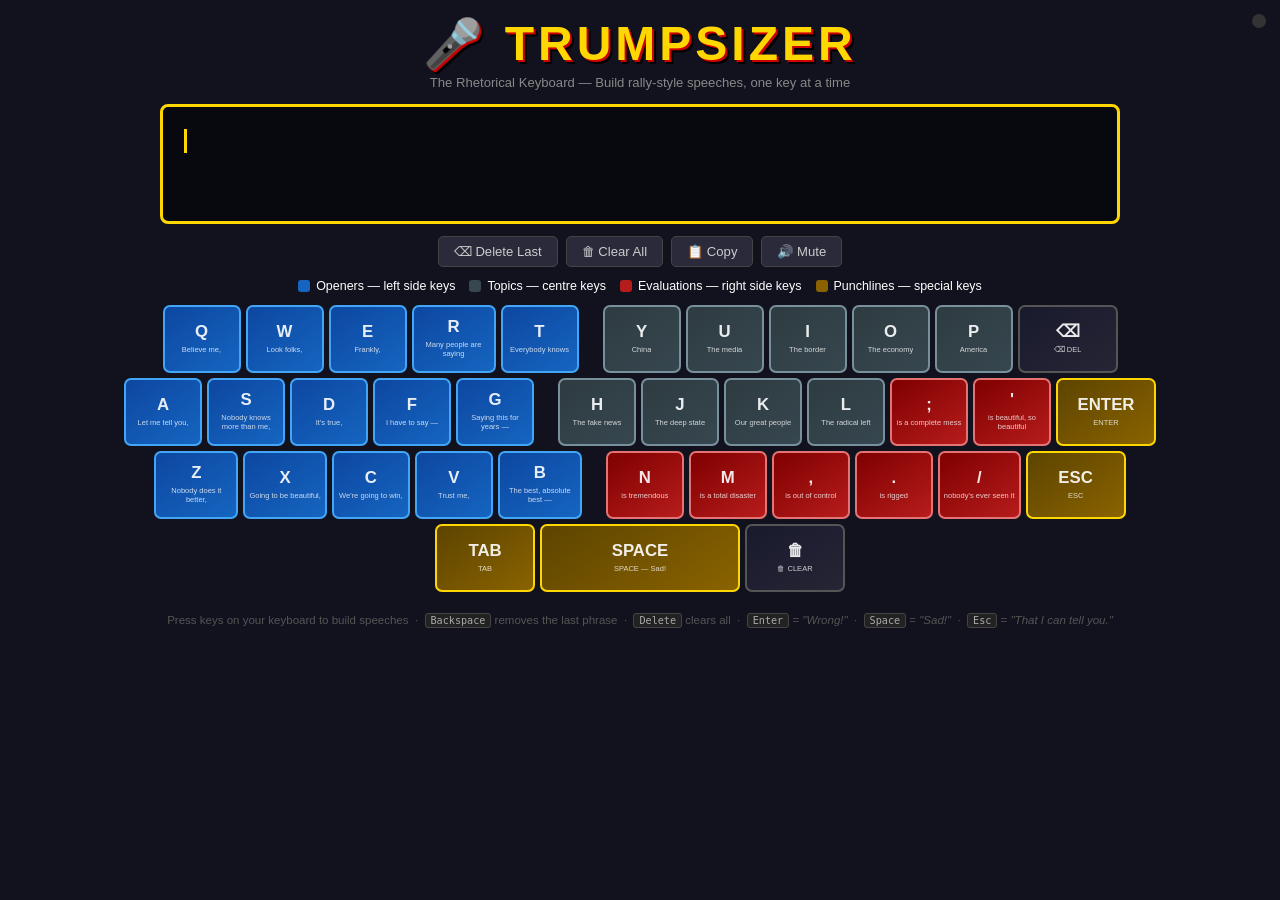
==== index.html @ d61532bf "Build Trumpsizer — browser-based rhetorical meme keyboard game Agent-Logs-Url: https://github.com/nu" ====
<!DOCTYPE html>
<html lang="en">
<head>
  <meta charset="UTF-8" />
  <meta name="viewport" content="width=device-width, initial-scale=1.0" />
  <title>TRUMPSIZER 🎤 — The Rhetorical Keyboard</title>
  <style>
    /* ── Reset & Base ─────────────────────────────────────────── */
    *, *::before, *::after { box-sizing: border-box; margin: 0; padding: 0; }

    body {
      background: #12121f;
      color: #fff;
      font-family: 'Arial Black', 'Impact', Arial, sans-serif;
      min-height: 100vh;
      display: flex;
      flex-direction: column;
      align-items: center;
      padding: 18px 12px 30px;
      user-select: none;
    }

    /* ── Header ───────────────────────────────────────────────── */
    header {
      text-align: center;
      margin-bottom: 14px;
    }

    h1 {
      font-size: clamp(1.8rem, 5vw, 3rem);
      color: #FFD700;
      text-shadow: 2px 2px 0 #cc0000, 4px 4px 0 #000;
      letter-spacing: 4px;
      line-height: 1.1;
    }

    .subtitle {
      font-family: Arial, sans-serif;
      font-weight: normal;
      font-size: 0.82rem;
      color: #888;
      margin-top: 4px;
    }

    /* ── Speaking Indicator ───────────────────────────────────── */
    #speaking-dot {
      position: fixed;
      top: 14px;
      right: 14px;
      width: 14px;
      height: 14px;
      border-radius: 50%;
      background: #333;
      transition: background 0.15s;
    }

    #speaking-dot.active {
      background: #FFD700;
      box-shadow: 0 0 12px #FFD700;
      animation: pulse 0.55s ease-in-out infinite alternate;
    }

    @keyframes pulse {
      from { transform: scale(1); }
      to   { transform: scale(1.4); }
    }

    /* ── Text Display ─────────────────────────────────────────── */
    #display {
      width: 100%;
      max-width: 960px;
      min-height: 120px;
      max-height: 190px;
      background: #08080f;
      border: 3px solid #FFD700;
      border-radius: 8px;
      padding: 16px 18px;
      font-size: clamp(1rem, 2.2vw, 1.35rem);
      line-height: 1.65;
      overflow-y: auto;
      margin-bottom: 12px;
      scroll-behavior: smooth;
    }

    .phrase              { display: inline; }
    .phrase.opener       { color: #64b5f6; }
    .phrase.topic        { color: #fff; font-weight: bold; }
    .phrase.eval         { color: #ef9a9a; }
    .phrase.special      { color: #FFD700; font-size: 1.15em; font-weight: bold; }

    #cursor {
      display: inline-block;
      width: 3px;
      height: 1.1em;
      background: #FFD700;
      vertical-align: text-bottom;
      margin-left: 3px;
      animation: blink 0.85s step-start infinite;
    }

    @keyframes blink {
      0%, 100% { opacity: 1; }
      50%       { opacity: 0; }
    }

    /* ── Controls ─────────────────────────────────────────────── */
    .controls {
      display: flex;
      flex-wrap: wrap;
      gap: 8px;
      margin-bottom: 12px;
      justify-content: center;
    }

    .btn {
      background: #2a2a3a;
      color: #ccc;
      border: 1px solid #444;
      padding: 7px 15px;
      border-radius: 5px;
      cursor: pointer;
      font-family: Arial, sans-serif;
      font-size: 0.82rem;
      transition: background 0.18s, color 0.18s;
    }

    .btn:hover { background: #44445a; color: #fff; }

    /* ── Legend ───────────────────────────────────────────────── */
    .legend {
      display: flex;
      flex-wrap: wrap;
      gap: 14px;
      margin-bottom: 12px;
      justify-content: center;
      font-family: Arial, sans-serif;
      font-size: 0.78rem;
    }

    .leg {
      display: flex;
      align-items: center;
      gap: 6px;
    }

    .leg-dot {
      width: 12px;
      height: 12px;
      border-radius: 3px;
      flex-shrink: 0;
    }

    /* ── Keyboard ─────────────────────────────────────────────── */
    #keyboard {
      width: 100%;
      max-width: 980px;
    }

    .key-row {
      display: flex;
      justify-content: center;
      gap: 5px;
      margin-bottom: 5px;
    }

    .key {
      display: flex;
      flex-direction: column;
      align-items: center;
      justify-content: center;
      min-width: 78px;
      height: 68px;
      border-radius: 7px;
      cursor: pointer;
      transition: transform 0.08s ease, filter 0.1s ease;
      padding: 5px 4px;
      border: 2px solid transparent;
      text-align: center;
    }

    .key:hover  { filter: brightness(1.25); }

    .key.pressed {
      transform: scale(0.91);
      filter: brightness(1.6) saturate(1.4);
    }

    .key-letter {
      font-size: 1.05rem;
      font-weight: bold;
      color: rgba(255,255,255,0.9);
      text-transform: uppercase;
      line-height: 1;
    }

    .key-label {
      font-size: 0.47rem;
      color: rgba(255,255,255,0.78);
      font-family: Arial, sans-serif;
      font-weight: normal;
      line-height: 1.25;
      margin-top: 4px;
      max-width: 72px;
      overflow: hidden;
    }

    /* Key colour themes */
    .key.opener  { background: linear-gradient(145deg,#0d47a1,#1565c0); border-color: #42a5f5; }
    .key.topic   { background: linear-gradient(145deg,#2e3b41,#37474f); border-color: #78909c; }
    .key.eval    { background: linear-gradient(145deg,#7f0000,#b71c1c); border-color: #e57373; }
    .key.special { background: linear-gradient(145deg,#5d4400,#8a6300); border-color: #FFD700; min-width: 100px; }
    .key.util    { background: linear-gradient(145deg,#1a1a2e,#252535); border-color: #555; min-width: 100px; }

    /* Divider between left and right hand zones */
    .zone-gap { width: 14px; flex-shrink: 0; }

    /* ── Instructions ─────────────────────────────────────────── */
    .instructions {
      font-family: Arial, sans-serif;
      font-size: 0.72rem;
      color: #555;
      text-align: center;
      margin-top: 14px;
      line-height: 1.7;
    }

    .instructions kbd {
      background: #222;
      border: 1px solid #444;
      border-radius: 3px;
      padding: 1px 5px;
      color: #aaa;
      font-size: 0.88em;
    }

    /* ── Responsive ───────────────────────────────────────────── */
    @media (max-width: 680px) {
      .key {
        min-width: 52px;
        height: 56px;
      }

      .key-label { font-size: 0.4rem; }
      .key.special, .key.util { min-width: 68px; }
      .zone-gap { width: 6px; }
    }
  </style>
</head>
<body>

<div id="speaking-dot" title="Speaking…"></div>

<header>
  <h1>🎤 TRUMPSIZER</h1>
  <p class="subtitle">The Rhetorical Keyboard — Build rally-style speeches, one key at a time</p>
</header>

<div id="display" aria-live="polite" aria-label="Generated speech text">
  <span id="text-content"></span><span id="cursor"></span>
</div>

<div class="controls">
  <button class="btn" onclick="deleteLast()" title="Remove the last phrase (Backspace)">⌫ Delete Last</button>
  <button class="btn" onclick="clearAll()"   title="Clear everything (Delete key)">🗑 Clear All</button>
  <button class="btn" onclick="copyText()"   title="Copy text to clipboard">📋 Copy</button>
  <button class="btn" id="mute-btn" onclick="toggleMute()" title="Toggle speech on/off">🔊 Mute</button>
</div>

<div class="legend">
  <div class="leg"><div class="leg-dot" style="background:#1565c0"></div><span>Openers — left side keys</span></div>
  <div class="leg"><div class="leg-dot" style="background:#37474f"></div><span>Topics — centre keys</span></div>
  <div class="leg"><div class="leg-dot" style="background:#b71c1c"></div><span>Evaluations — right side keys</span></div>
  <div class="leg"><div class="leg-dot" style="background:#8a6300"></div><span>Punchlines — special keys</span></div>
</div>

<div id="keyboard" role="presentation" aria-label="Visual keyboard — press physical keys to interact"></div>

<p class="instructions">
  Press keys on your keyboard to build speeches &nbsp;·&nbsp;
  <kbd>Backspace</kbd> removes the last phrase &nbsp;·&nbsp;
  <kbd>Delete</kbd> clears all &nbsp;·&nbsp;
  <kbd>Enter</kbd> = <em>"Wrong!"</em> &nbsp;·&nbsp;
  <kbd>Space</kbd> = <em>"Sad!"</em> &nbsp;·&nbsp;
  <kbd>Esc</kbd> = <em>"That I can tell you."</em>
</p>

<script>
/*
 * ════════════════════════════════════════════════════════════════
 *  TRUMPSIZER — Phrase Library & Game Engine
 *
 *  Corpus analysis approach:
 *  Key rhetorical patterns observed in rally-style political speech:
 *    • Openers: certainty assertions ("Believe me"), personal authority
 *      ("Nobody knows more"), universalising ("Everybody knows"),
 *      time references ("I've been saying this for years")
 *    • Topics: recurring subjects — trade partners, press, borders,
 *      economy, national identity, political opponents, public trust
 *    • Evaluations: superlative praise ("is tremendous"), alarm framing
 *      ("is out of control"), conspiracy framing ("is rigged"),
 *      hyperbolic negative ("is a total disaster")
 *    • Punchlines: punchy one-word rebukes ("Wrong!", "Sad!"),
 *      pattern generalisations ("Many such cases!"),
 *      certainty closers ("That I can tell you.")
 *  These building blocks interlock: opener → topic → evaluation → punchline
 *  produces naturally funny, recognisable rhetorical sentences.
 * ════════════════════════════════════════════════════════════════
 */

'use strict';

// ── Phrase Definitions ───────────────────────────────────────────────────────
const PHRASES = {
  // OPENERS — left-side keys (blue)
  q: { text: 'Believe me,',                       type: 'opener', label: 'Believe me,' },
  w: { text: 'Look folks,',                        type: 'opener', label: 'Look folks,' },
  e: { text: 'Frankly,',                           type: 'opener', label: 'Frankly,' },
  r: { text: 'Many people are saying',             type: 'opener', label: 'Many people are saying' },
  t: { text: 'Everybody knows',                    type: 'opener', label: 'Everybody knows' },
  a: { text: 'Let me tell you,',                   type: 'opener', label: 'Let me tell you,' },
  s: { text: 'Nobody knows more than me,',         type: 'opener', label: 'Nobody knows more than me,' },
  d: { text: "It's true,",                         type: 'opener', label: "It's true," },
  f: { text: 'I have to say —',                    type: 'opener', label: 'I have to say —' },
  g: { text: "I've been saying this for years —",  type: 'opener', label: "Saying this for years —" },
  z: { text: 'Nobody does it better,',             type: 'opener', label: 'Nobody does it better,' },
  x: { text: "It's going to be beautiful,",        type: 'opener', label: "Going to be beautiful," },
  c: { text: "We're going to win,",                type: 'opener', label: "We're going to win," },
  v: { text: 'Trust me,',                          type: 'opener', label: 'Trust me,' },
  b: { text: 'The best, the absolute best —',      type: 'opener', label: 'The best, absolute best —' },

  // TOPICS — centre keys (grey)
  y: { text: 'China',             type: 'topic', label: 'China' },
  u: { text: 'the media',        type: 'topic', label: 'The media' },
  i: { text: 'the border',       type: 'topic', label: 'The border' },
  o: { text: 'the economy',      type: 'topic', label: 'The economy' },
  p: { text: 'America',          type: 'topic', label: 'America' },
  h: { text: 'the fake news',    type: 'topic', label: 'The fake news' },
  j: { text: 'the deep state',   type: 'topic', label: 'The deep state' },
  k: { text: 'our great people', type: 'topic', label: 'Our great people' },
  l: { text: 'the radical left', type: 'topic', label: 'The radical left' },

  // EVALUATIONS — right-side keys (red)
  n:   { text: 'is tremendous',                      type: 'eval', label: 'is tremendous' },
  m:   { text: 'is a total disaster',                type: 'eval', label: 'is a total disaster' },
  ',': { text: 'is out of control',                  type: 'eval', label: 'is out of control' },
  '.': { text: 'is rigged',                          type: 'eval', label: 'is rigged' },
  '/': { text: "nobody's ever seen anything like it",type: 'eval', label: "nobody's ever seen it" },
  ';': { text: 'is a complete mess',                 type: 'eval', label: 'is a complete mess' },
  "'": { text: 'is beautiful, so beautiful',         type: 'eval', label: 'is beautiful, so beautiful' },

  // SPECIAL / PUNCHLINES — gold keys
  Enter:  { text: 'WRONG!',               type: 'special', label: 'WRONG!' },
  ' ':    { text: '— Sad!',               type: 'special', label: '— Sad!' },
  Tab:    { text: 'Many such cases!',     type: 'special', label: 'Many such cases!' },
  Escape: { text: 'That I can tell you.', type: 'special', label: 'That I can tell you.' },
};

// ── Keyboard Layout Definition ───────────────────────────────────────────────
// Each row is an array of key descriptors.
// type:'gap' inserts a visual zone divider between left and right hand areas.
const LAYOUT = [
  [
    { key:'q' }, { key:'w' }, { key:'e' }, { key:'r' }, { key:'t' },
    { type:'gap' },
    { key:'y' }, { key:'u' }, { key:'i' }, { key:'o' }, { key:'p' },
    { key:'Backspace', label:'⌫ DEL', cls:'util' },
  ],
  [
    { key:'a' }, { key:'s' }, { key:'d' }, { key:'f' }, { key:'g' },
    { type:'gap' },
    { key:'h' }, { key:'j' }, { key:'k' }, { key:'l' }, { key:';' }, { key:"'" },
    { key:'Enter', label:'ENTER', cls:'special' },
  ],
  [
    { key:'z' }, { key:'x' }, { key:'c' }, { key:'v' }, { key:'b' },
    { type:'gap' },
    { key:'n' }, { key:'m' }, { key:',' }, { key:'.' }, { key:'/' },
    { key:'Escape', label:'ESC', cls:'special' },
  ],
  [
    { key:'Tab', label:'TAB', cls:'special' },
    { key:' ', label:'SPACE  — Sad!', cls:'special', wide: true },
    { key:'Delete', label:'🗑 CLEAR', cls:'util' },
  ],
];

// ── State ────────────────────────────────────────────────────────────────────
let fragments = [];   // Array of { text, type }
let muted = false;
const lastKeyTime = {};
const COOLDOWN_MS = 180;  // prevent phrase spam when key is held

// ── DOM Helpers ──────────────────────────────────────────────────────────────
const $textContent   = document.getElementById('text-content');
const $display       = document.getElementById('display');
const $speakingDot   = document.getElementById('speaking-dot');
const $muteBtn       = document.getElementById('mute-btn');

// ── Speech Synthesis ─────────────────────────────────────────────────────────
const synth = window.speechSynthesis || null;

function speak(phrase) {
  if (muted || !synth) return;

  // Cancel any queued/ongoing utterance so the new phrase starts immediately
  synth.cancel();

  const u = new SpeechSynthesisUtterance(phrase.text);

  /*
   * Rhetorical cadence parameters — tuned by phrase type:
   *  • Openers: confident, slightly quick, higher pitch (certainty)
   *  • Topics:  deliberate, slower, neutral pitch (subject emphasis)
   *  • Evals:   emphatic, slower, slightly lower pitch (verdict weight)
   *  • Special: punchy, very slow, high pitch (comedic punchline)
   */
  switch (phrase.type) {
    case 'opener':
      u.rate   = 0.88;
      u.pitch  = 1.12;
      u.volume = 0.9;
      break;
    case 'topic':
      u.rate   = 0.78;
      u.pitch  = 1.0;
      u.volume = 1.0;
      break;
    case 'eval':
      u.rate   = 0.82;
      u.pitch  = 0.95;
      u.volume = 0.95;
      break;
    case 'special':
      u.rate   = 0.65;
      u.pitch  = 1.22;
      u.volume = 1.0;
      break;
    default:
      u.rate   = 0.85;
      u.pitch  = 1.0;
      u.volume = 1.0;
  }

  u.onstart = () => $speakingDot.classList.add('active');
  u.onend   = () => $speakingDot.classList.remove('active');
  u.onerror = () => $speakingDot.classList.remove('active');

  synth.speak(u);
}

// ── Display ──────────────────────────────────────────────────────────────────
function updateDisplay() {
  $textContent.innerHTML = fragments
    .map(f => `<span class="phrase ${f.type}">${escHtml(f.text)}</span>`)
    .join(' ');
  // Keep newest text in view
  $display.scrollTop = $display.scrollHeight;
}

function escHtml(str) {
  return str
    .replace(/&/g, '&amp;')
    .replace(/</g, '&lt;')
    .replace(/>/g, '&gt;')
    .replace(/"/g, '&quot;');
}

// ── Game Actions ─────────────────────────────────────────────────────────────
function addPhrase(phrase) {
  fragments.push({ text: phrase.text, type: phrase.type });
  updateDisplay();
  speak(phrase);
}

function deleteLast() {
  if (fragments.length === 0) return;
  fragments.pop();
  updateDisplay();
}

function clearAll() {
  fragments = [];
  updateDisplay();
  if (synth) synth.cancel();
  $speakingDot.classList.remove('active');
}

function copyText() {
  const text = fragments.map(f => f.text).join(' ');
  if (!text) return;
  navigator.clipboard.writeText(text).catch(() => {
    // Fallback for older browsers
    const ta = document.createElement('textarea');
    ta.value = text;
    document.body.appendChild(ta);
    ta.select();
    document.execCommand('copy');
    document.body.removeChild(ta);
  });
}

function toggleMute() {
  muted = !muted;
  $muteBtn.textContent = muted ? '🔇 Unmute' : '🔊 Mute';
  if (muted && synth) {
    synth.cancel();
    $speakingDot.classList.remove('active');
  }
}

// ── Key Handler ──────────────────────────────────────────────────────────────
function handleKey(key) {
  const now = Date.now();
  if (now - (lastKeyTime[key] || 0) < COOLDOWN_MS) return;
  lastKeyTime[key] = now;

  const phrase = PHRASES[key];
  if (phrase) {
    addPhrase(phrase);
    flashKey(key);
    return;
  }

  if (key === 'Backspace') { deleteLast(); return; }
  if (key === 'Delete')    { clearAll();   return; }
}

document.addEventListener('keydown', e => {
  // Prevent default for Tab, Escape, Space so they don't navigate away
  if (['Tab','Escape',' '].includes(e.key)) e.preventDefault();
  handleKey(e.key);
});

// ── Visual Keyboard ──────────────────────────────────────────────────────────
function buildKeyboard() {
  const $kb = document.getElementById('keyboard');

  LAYOUT.forEach(rowDef => {
    const $row = document.createElement('div');
    $row.className = 'key-row';

    rowDef.forEach(def => {
      if (def.type === 'gap') {
        const $gap = document.createElement('div');
        $gap.className = 'zone-gap';
        $row.appendChild($gap);
        return;
      }

      const phrase = PHRASES[def.key];
      const type   = def.cls || (phrase ? phrase.type : 'util');
      const label  = def.label || (phrase ? phrase.label : def.key);

      const $key = document.createElement('div');
      $key.className  = `key ${type}`;
      $key.dataset.key = def.key;
      $key.setAttribute('role', 'button');
      $key.setAttribute('aria-label', label);
      $key.setAttribute('tabindex', '-1');

      if (def.wide) $key.style.minWidth = '200px';

      // Display the key letter (or label for special keys)
      const displayLetter =
        def.key.length === 1 && def.key !== ' '
          ? def.key.toUpperCase()
          : (def.label ? def.label.split(' ')[0] : def.key);

      $key.innerHTML =
        `<span class="key-letter">${escHtml(displayLetter)}</span>` +
        `<span class="key-label">${escHtml(label)}</span>`;

      // Click handler — so mouse users can also play
      $key.addEventListener('mousedown', e => {
        e.preventDefault();
        handleKey(def.key);
      });

      $row.appendChild($key);
    });

    $kb.appendChild($row);
  });
}

function flashKey(key) {
  const $key = document.querySelector(`.key[data-key="${CSS.escape(key)}"]`);
  if (!$key) return;
  $key.classList.add('pressed');
  setTimeout(() => $key.classList.remove('pressed'), 160);
}

// ── Init ─────────────────────────────────────────────────────────────────────
buildKeyboard();
updateDisplay();

if (!synth) {
  console.warn('SpeechSynthesis API not available in this browser.');
}
</script>

</body>
</html>
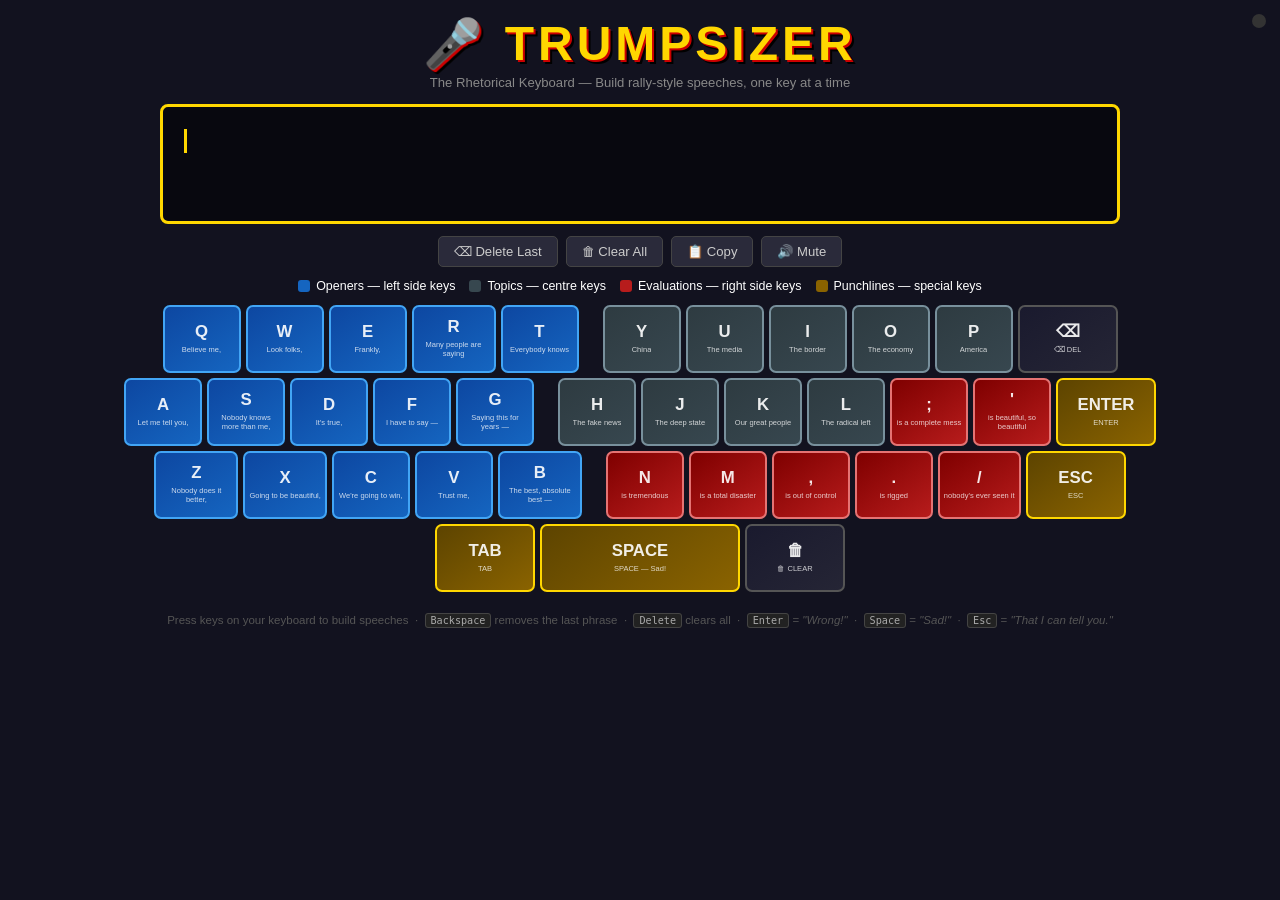
==== commit cb711c00: "Refactor into HTML/CSS/JS plus JSON phrase mapping Agent-Logs-Url: https://github.com/nubianlachlan/" ====
--- a/index.html
+++ b/index.html
@@ -4,247 +4,7 @@
   <meta charset="UTF-8" />
   <meta name="viewport" content="width=device-width, initial-scale=1.0" />
   <title>TRUMPSIZER 🎤 — The Rhetorical Keyboard</title>
-  <style>
-    /* ── Reset & Base ─────────────────────────────────────────── */
-    *, *::before, *::after { box-sizing: border-box; margin: 0; padding: 0; }
-
-    body {
-      background: #12121f;
-      color: #fff;
-      font-family: 'Arial Black', 'Impact', Arial, sans-serif;
-      min-height: 100vh;
-      display: flex;
-      flex-direction: column;
-      align-items: center;
-      padding: 18px 12px 30px;
-      user-select: none;
-    }
-
-    /* ── Header ───────────────────────────────────────────────── */
-    header {
-      text-align: center;
-      margin-bottom: 14px;
-    }
-
-    h1 {
-      font-size: clamp(1.8rem, 5vw, 3rem);
-      color: #FFD700;
-      text-shadow: 2px 2px 0 #cc0000, 4px 4px 0 #000;
-      letter-spacing: 4px;
-      line-height: 1.1;
-    }
-
-    .subtitle {
-      font-family: Arial, sans-serif;
-      font-weight: normal;
-      font-size: 0.82rem;
-      color: #888;
-      margin-top: 4px;
-    }
-
-    /* ── Speaking Indicator ───────────────────────────────────── */
-    #speaking-dot {
-      position: fixed;
-      top: 14px;
-      right: 14px;
-      width: 14px;
-      height: 14px;
-      border-radius: 50%;
-      background: #333;
-      transition: background 0.15s;
-    }
-
-    #speaking-dot.active {
-      background: #FFD700;
-      box-shadow: 0 0 12px #FFD700;
-      animation: pulse 0.55s ease-in-out infinite alternate;
-    }
-
-    @keyframes pulse {
-      from { transform: scale(1); }
-      to   { transform: scale(1.4); }
-    }
-
-    /* ── Text Display ─────────────────────────────────────────── */
-    #display {
-      width: 100%;
-      max-width: 960px;
-      min-height: 120px;
-      max-height: 190px;
-      background: #08080f;
-      border: 3px solid #FFD700;
-      border-radius: 8px;
-      padding: 16px 18px;
-      font-size: clamp(1rem, 2.2vw, 1.35rem);
-      line-height: 1.65;
-      overflow-y: auto;
-      margin-bottom: 12px;
-      scroll-behavior: smooth;
-    }
-
-    .phrase              { display: inline; }
-    .phrase.opener       { color: #64b5f6; }
-    .phrase.topic        { color: #fff; font-weight: bold; }
-    .phrase.eval         { color: #ef9a9a; }
-    .phrase.special      { color: #FFD700; font-size: 1.15em; font-weight: bold; }
-
-    #cursor {
-      display: inline-block;
-      width: 3px;
-      height: 1.1em;
-      background: #FFD700;
-      vertical-align: text-bottom;
-      margin-left: 3px;
-      animation: blink 0.85s step-start infinite;
-    }
-
-    @keyframes blink {
-      0%, 100% { opacity: 1; }
-      50%       { opacity: 0; }
-    }
-
-    /* ── Controls ─────────────────────────────────────────────── */
-    .controls {
-      display: flex;
-      flex-wrap: wrap;
-      gap: 8px;
-      margin-bottom: 12px;
-      justify-content: center;
-    }
-
-    .btn {
-      background: #2a2a3a;
-      color: #ccc;
-      border: 1px solid #444;
-      padding: 7px 15px;
-      border-radius: 5px;
-      cursor: pointer;
-      font-family: Arial, sans-serif;
-      font-size: 0.82rem;
-      transition: background 0.18s, color 0.18s;
-    }
-
-    .btn:hover { background: #44445a; color: #fff; }
-
-    /* ── Legend ───────────────────────────────────────────────── */
-    .legend {
-      display: flex;
-      flex-wrap: wrap;
-      gap: 14px;
-      margin-bottom: 12px;
-      justify-content: center;
-      font-family: Arial, sans-serif;
-      font-size: 0.78rem;
-    }
-
-    .leg {
-      display: flex;
-      align-items: center;
-      gap: 6px;
-    }
-
-    .leg-dot {
-      width: 12px;
-      height: 12px;
-      border-radius: 3px;
-      flex-shrink: 0;
-    }
-
-    /* ── Keyboard ─────────────────────────────────────────────── */
-    #keyboard {
-      width: 100%;
-      max-width: 980px;
-    }
-
-    .key-row {
-      display: flex;
-      justify-content: center;
-      gap: 5px;
-      margin-bottom: 5px;
-    }
-
-    .key {
-      display: flex;
-      flex-direction: column;
-      align-items: center;
-      justify-content: center;
-      min-width: 78px;
-      height: 68px;
-      border-radius: 7px;
-      cursor: pointer;
-      transition: transform 0.08s ease, filter 0.1s ease;
-      padding: 5px 4px;
-      border: 2px solid transparent;
-      text-align: center;
-    }
-
-    .key:hover  { filter: brightness(1.25); }
-
-    .key.pressed {
-      transform: scale(0.91);
-      filter: brightness(1.6) saturate(1.4);
-    }
-
-    .key-letter {
-      font-size: 1.05rem;
-      font-weight: bold;
-      color: rgba(255,255,255,0.9);
-      text-transform: uppercase;
-      line-height: 1;
-    }
-
-    .key-label {
-      font-size: 0.47rem;
-      color: rgba(255,255,255,0.78);
-      font-family: Arial, sans-serif;
-      font-weight: normal;
-      line-height: 1.25;
-      margin-top: 4px;
-      max-width: 72px;
-      overflow: hidden;
-    }
-
-    /* Key colour themes */
-    .key.opener  { background: linear-gradient(145deg,#0d47a1,#1565c0); border-color: #42a5f5; }
-    .key.topic   { background: linear-gradient(145deg,#2e3b41,#37474f); border-color: #78909c; }
-    .key.eval    { background: linear-gradient(145deg,#7f0000,#b71c1c); border-color: #e57373; }
-    .key.special { background: linear-gradient(145deg,#5d4400,#8a6300); border-color: #FFD700; min-width: 100px; }
-    .key.util    { background: linear-gradient(145deg,#1a1a2e,#252535); border-color: #555; min-width: 100px; }
-
-    /* Divider between left and right hand zones */
-    .zone-gap { width: 14px; flex-shrink: 0; }
-
-    /* ── Instructions ─────────────────────────────────────────── */
-    .instructions {
-      font-family: Arial, sans-serif;
-      font-size: 0.72rem;
-      color: #555;
-      text-align: center;
-      margin-top: 14px;
-      line-height: 1.7;
-    }
-
-    .instructions kbd {
-      background: #222;
-      border: 1px solid #444;
-      border-radius: 3px;
-      padding: 1px 5px;
-      color: #aaa;
-      font-size: 0.88em;
-    }
-
-    /* ── Responsive ───────────────────────────────────────────── */
-    @media (max-width: 680px) {
-      .key {
-        min-width: 52px;
-        height: 56px;
-      }
-
-      .key-label { font-size: 0.4rem; }
-      .key.special, .key.util { min-width: 68px; }
-      .zone-gap { width: 6px; }
-    }
-  </style>
+  <link rel="stylesheet" href="./assets/css/styles.css" />
 </head>
 <body>
 
@@ -284,320 +44,7 @@
   <kbd>Esc</kbd> = <em>"That I can tell you."</em>
 </p>
 
-<script>
-/*
- * ════════════════════════════════════════════════════════════════
- *  TRUMPSIZER — Phrase Library & Game Engine
- *
- *  Corpus analysis approach:
- *  Key rhetorical patterns observed in rally-style political speech:
- *    • Openers: certainty assertions ("Believe me"), personal authority
- *      ("Nobody knows more"), universalising ("Everybody knows"),
- *      time references ("I've been saying this for years")
- *    • Topics: recurring subjects — trade partners, press, borders,
- *      economy, national identity, political opponents, public trust
- *    • Evaluations: superlative praise ("is tremendous"), alarm framing
- *      ("is out of control"), conspiracy framing ("is rigged"),
- *      hyperbolic negative ("is a total disaster")
- *    • Punchlines: punchy one-word rebukes ("Wrong!", "Sad!"),
- *      pattern generalisations ("Many such cases!"),
- *      certainty closers ("That I can tell you.")
- *  These building blocks interlock: opener → topic → evaluation → punchline
- *  produces naturally funny, recognisable rhetorical sentences.
- * ════════════════════════════════════════════════════════════════
- */
-
-'use strict';
-
-// ── Phrase Definitions ───────────────────────────────────────────────────────
-const PHRASES = {
-  // OPENERS — left-side keys (blue)
-  q: { text: 'Believe me,',                       type: 'opener', label: 'Believe me,' },
-  w: { text: 'Look folks,',                        type: 'opener', label: 'Look folks,' },
-  e: { text: 'Frankly,',                           type: 'opener', label: 'Frankly,' },
-  r: { text: 'Many people are saying',             type: 'opener', label: 'Many people are saying' },
-  t: { text: 'Everybody knows',                    type: 'opener', label: 'Everybody knows' },
-  a: { text: 'Let me tell you,',                   type: 'opener', label: 'Let me tell you,' },
-  s: { text: 'Nobody knows more than me,',         type: 'opener', label: 'Nobody knows more than me,' },
-  d: { text: "It's true,",                         type: 'opener', label: "It's true," },
-  f: { text: 'I have to say —',                    type: 'opener', label: 'I have to say —' },
-  g: { text: "I've been saying this for years —",  type: 'opener', label: "Saying this for years —" },
-  z: { text: 'Nobody does it better,',             type: 'opener', label: 'Nobody does it better,' },
-  x: { text: "It's going to be beautiful,",        type: 'opener', label: "Going to be beautiful," },
-  c: { text: "We're going to win,",                type: 'opener', label: "We're going to win," },
-  v: { text: 'Trust me,',                          type: 'opener', label: 'Trust me,' },
-  b: { text: 'The best, the absolute best —',      type: 'opener', label: 'The best, absolute best —' },
-
-  // TOPICS — centre keys (grey)
-  y: { text: 'China',             type: 'topic', label: 'China' },
-  u: { text: 'the media',        type: 'topic', label: 'The media' },
-  i: { text: 'the border',       type: 'topic', label: 'The border' },
-  o: { text: 'the economy',      type: 'topic', label: 'The economy' },
-  p: { text: 'America',          type: 'topic', label: 'America' },
-  h: { text: 'the fake news',    type: 'topic', label: 'The fake news' },
-  j: { text: 'the deep state',   type: 'topic', label: 'The deep state' },
-  k: { text: 'our great people', type: 'topic', label: 'Our great people' },
-  l: { text: 'the radical left', type: 'topic', label: 'The radical left' },
-
-  // EVALUATIONS — right-side keys (red)
-  n:   { text: 'is tremendous',                      type: 'eval', label: 'is tremendous' },
-  m:   { text: 'is a total disaster',                type: 'eval', label: 'is a total disaster' },
-  ',': { text: 'is out of control',                  type: 'eval', label: 'is out of control' },
-  '.': { text: 'is rigged',                          type: 'eval', label: 'is rigged' },
-  '/': { text: "nobody's ever seen anything like it",type: 'eval', label: "nobody's ever seen it" },
-  ';': { text: 'is a complete mess',                 type: 'eval', label: 'is a complete mess' },
-  "'": { text: 'is beautiful, so beautiful',         type: 'eval', label: 'is beautiful, so beautiful' },
-
-  // SPECIAL / PUNCHLINES — gold keys
-  Enter:  { text: 'WRONG!',               type: 'special', label: 'WRONG!' },
-  ' ':    { text: '— Sad!',               type: 'special', label: '— Sad!' },
-  Tab:    { text: 'Many such cases!',     type: 'special', label: 'Many such cases!' },
-  Escape: { text: 'That I can tell you.', type: 'special', label: 'That I can tell you.' },
-};
-
-// ── Keyboard Layout Definition ───────────────────────────────────────────────
-// Each row is an array of key descriptors.
-// type:'gap' inserts a visual zone divider between left and right hand areas.
-const LAYOUT = [
-  [
-    { key:'q' }, { key:'w' }, { key:'e' }, { key:'r' }, { key:'t' },
-    { type:'gap' },
-    { key:'y' }, { key:'u' }, { key:'i' }, { key:'o' }, { key:'p' },
-    { key:'Backspace', label:'⌫ DEL', cls:'util' },
-  ],
-  [
-    { key:'a' }, { key:'s' }, { key:'d' }, { key:'f' }, { key:'g' },
-    { type:'gap' },
-    { key:'h' }, { key:'j' }, { key:'k' }, { key:'l' }, { key:';' }, { key:"'" },
-    { key:'Enter', label:'ENTER', cls:'special' },
-  ],
-  [
-    { key:'z' }, { key:'x' }, { key:'c' }, { key:'v' }, { key:'b' },
-    { type:'gap' },
-    { key:'n' }, { key:'m' }, { key:',' }, { key:'.' }, { key:'/' },
-    { key:'Escape', label:'ESC', cls:'special' },
-  ],
-  [
-    { key:'Tab', label:'TAB', cls:'special' },
-    { key:' ', label:'SPACE  — Sad!', cls:'special', wide: true },
-    { key:'Delete', label:'🗑 CLEAR', cls:'util' },
-  ],
-];
-
-// ── State ────────────────────────────────────────────────────────────────────
-let fragments = [];   // Array of { text, type }
-let muted = false;
-const lastKeyTime = {};
-const COOLDOWN_MS = 180;  // prevent phrase spam when key is held
-
-// ── DOM Helpers ──────────────────────────────────────────────────────────────
-const $textContent   = document.getElementById('text-content');
-const $display       = document.getElementById('display');
-const $speakingDot   = document.getElementById('speaking-dot');
-const $muteBtn       = document.getElementById('mute-btn');
-
-// ── Speech Synthesis ─────────────────────────────────────────────────────────
-const synth = window.speechSynthesis || null;
-
-function speak(phrase) {
-  if (muted || !synth) return;
-
-  // Cancel any queued/ongoing utterance so the new phrase starts immediately
-  synth.cancel();
-
-  const u = new SpeechSynthesisUtterance(phrase.text);
-
-  /*
-   * Rhetorical cadence parameters — tuned by phrase type:
-   *  • Openers: confident, slightly quick, higher pitch (certainty)
-   *  • Topics:  deliberate, slower, neutral pitch (subject emphasis)
-   *  • Evals:   emphatic, slower, slightly lower pitch (verdict weight)
-   *  • Special: punchy, very slow, high pitch (comedic punchline)
-   */
-  switch (phrase.type) {
-    case 'opener':
-      u.rate   = 0.88;
-      u.pitch  = 1.12;
-      u.volume = 0.9;
-      break;
-    case 'topic':
-      u.rate   = 0.78;
-      u.pitch  = 1.0;
-      u.volume = 1.0;
-      break;
-    case 'eval':
-      u.rate   = 0.82;
-      u.pitch  = 0.95;
-      u.volume = 0.95;
-      break;
-    case 'special':
-      u.rate   = 0.65;
-      u.pitch  = 1.22;
-      u.volume = 1.0;
-      break;
-    default:
-      u.rate   = 0.85;
-      u.pitch  = 1.0;
-      u.volume = 1.0;
-  }
-
-  u.onstart = () => $speakingDot.classList.add('active');
-  u.onend   = () => $speakingDot.classList.remove('active');
-  u.onerror = () => $speakingDot.classList.remove('active');
-
-  synth.speak(u);
-}
-
-// ── Display ──────────────────────────────────────────────────────────────────
-function updateDisplay() {
-  $textContent.innerHTML = fragments
-    .map(f => `<span class="phrase ${f.type}">${escHtml(f.text)}</span>`)
-    .join(' ');
-  // Keep newest text in view
-  $display.scrollTop = $display.scrollHeight;
-}
-
-function escHtml(str) {
-  return str
-    .replace(/&/g, '&amp;')
-    .replace(/</g, '&lt;')
-    .replace(/>/g, '&gt;')
-    .replace(/"/g, '&quot;');
-}
-
-// ── Game Actions ─────────────────────────────────────────────────────────────
-function addPhrase(phrase) {
-  fragments.push({ text: phrase.text, type: phrase.type });
-  updateDisplay();
-  speak(phrase);
-}
-
-function deleteLast() {
-  if (fragments.length === 0) return;
-  fragments.pop();
-  updateDisplay();
-}
-
-function clearAll() {
-  fragments = [];
-  updateDisplay();
-  if (synth) synth.cancel();
-  $speakingDot.classList.remove('active');
-}
-
-function copyText() {
-  const text = fragments.map(f => f.text).join(' ');
-  if (!text) return;
-  navigator.clipboard.writeText(text).catch(() => {
-    // Fallback for older browsers
-    const ta = document.createElement('textarea');
-    ta.value = text;
-    document.body.appendChild(ta);
-    ta.select();
-    document.execCommand('copy');
-    document.body.removeChild(ta);
-  });
-}
-
-function toggleMute() {
-  muted = !muted;
-  $muteBtn.textContent = muted ? '🔇 Unmute' : '🔊 Mute';
-  if (muted && synth) {
-    synth.cancel();
-    $speakingDot.classList.remove('active');
-  }
-}
-
-// ── Key Handler ──────────────────────────────────────────────────────────────
-function handleKey(key) {
-  const now = Date.now();
-  if (now - (lastKeyTime[key] || 0) < COOLDOWN_MS) return;
-  lastKeyTime[key] = now;
-
-  const phrase = PHRASES[key];
-  if (phrase) {
-    addPhrase(phrase);
-    flashKey(key);
-    return;
-  }
-
-  if (key === 'Backspace') { deleteLast(); return; }
-  if (key === 'Delete')    { clearAll();   return; }
-}
-
-document.addEventListener('keydown', e => {
-  // Prevent default for Tab, Escape, Space so they don't navigate away
-  if (['Tab','Escape',' '].includes(e.key)) e.preventDefault();
-  handleKey(e.key);
-});
-
-// ── Visual Keyboard ──────────────────────────────────────────────────────────
-function buildKeyboard() {
-  const $kb = document.getElementById('keyboard');
-
-  LAYOUT.forEach(rowDef => {
-    const $row = document.createElement('div');
-    $row.className = 'key-row';
-
-    rowDef.forEach(def => {
-      if (def.type === 'gap') {
-        const $gap = document.createElement('div');
-        $gap.className = 'zone-gap';
-        $row.appendChild($gap);
-        return;
-      }
-
-      const phrase = PHRASES[def.key];
-      const type   = def.cls || (phrase ? phrase.type : 'util');
-      const label  = def.label || (phrase ? phrase.label : def.key);
-
-      const $key = document.createElement('div');
-      $key.className  = `key ${type}`;
-      $key.dataset.key = def.key;
-      $key.setAttribute('role', 'button');
-      $key.setAttribute('aria-label', label);
-      $key.setAttribute('tabindex', '-1');
-
-      if (def.wide) $key.style.minWidth = '200px';
-
-      // Display the key letter (or label for special keys)
-      const displayLetter =
-        def.key.length === 1 && def.key !== ' '
-          ? def.key.toUpperCase()
-          : (def.label ? def.label.split(' ')[0] : def.key);
-
-      $key.innerHTML =
-        `<span class="key-letter">${escHtml(displayLetter)}</span>` +
-        `<span class="key-label">${escHtml(label)}</span>`;
-
-      // Click handler — so mouse users can also play
-      $key.addEventListener('mousedown', e => {
-        e.preventDefault();
-        handleKey(def.key);
-      });
-
-      $row.appendChild($key);
-    });
-
-    $kb.appendChild($row);
-  });
-}
-
-function flashKey(key) {
-  const $key = document.querySelector(`.key[data-key="${CSS.escape(key)}"]`);
-  if (!$key) return;
-  $key.classList.add('pressed');
-  setTimeout(() => $key.classList.remove('pressed'), 160);
-}
-
-// ── Init ─────────────────────────────────────────────────────────────────────
-buildKeyboard();
-updateDisplay();
-
-if (!synth) {
-  console.warn('SpeechSynthesis API not available in this browser.');
-}
-</script>
+<script src="./assets/js/app.js" defer></script>
 
 </body>
 </html>
--- a/assets/css/styles.css
+++ b/assets/css/styles.css
@@ -0,0 +1,239 @@
+/* ── Reset & Base ─────────────────────────────────────────── */
+*, *::before, *::after { box-sizing: border-box; margin: 0; padding: 0; }
+
+body {
+  background: #12121f;
+  color: #fff;
+  font-family: 'Arial Black', 'Impact', Arial, sans-serif;
+  min-height: 100vh;
+  display: flex;
+  flex-direction: column;
+  align-items: center;
+  padding: 18px 12px 30px;
+  user-select: none;
+}
+
+/* ── Header ───────────────────────────────────────────────── */
+header {
+  text-align: center;
+  margin-bottom: 14px;
+}
+
+h1 {
+  font-size: clamp(1.8rem, 5vw, 3rem);
+  color: #FFD700;
+  text-shadow: 2px 2px 0 #cc0000, 4px 4px 0 #000;
+  letter-spacing: 4px;
+  line-height: 1.1;
+}
+
+.subtitle {
+  font-family: Arial, sans-serif;
+  font-weight: normal;
+  font-size: 0.82rem;
+  color: #888;
+  margin-top: 4px;
+}
+
+/* ── Speaking Indicator ───────────────────────────────────── */
+#speaking-dot {
+  position: fixed;
+  top: 14px;
+  right: 14px;
+  width: 14px;
+  height: 14px;
+  border-radius: 50%;
+  background: #333;
+  transition: background 0.15s;
+}
+
+#speaking-dot.active {
+  background: #FFD700;
+  box-shadow: 0 0 12px #FFD700;
+  animation: pulse 0.55s ease-in-out infinite alternate;
+}
+
+@keyframes pulse {
+  from { transform: scale(1); }
+  to   { transform: scale(1.4); }
+}
+
+/* ── Text Display ─────────────────────────────────────────── */
+#display {
+  width: 100%;
+  max-width: 960px;
+  min-height: 120px;
+  max-height: 190px;
+  background: #08080f;
+  border: 3px solid #FFD700;
+  border-radius: 8px;
+  padding: 16px 18px;
+  font-size: clamp(1rem, 2.2vw, 1.35rem);
+  line-height: 1.65;
+  overflow-y: auto;
+  margin-bottom: 12px;
+  scroll-behavior: smooth;
+}
+
+.phrase              { display: inline; }
+.phrase.opener       { color: #64b5f6; }
+.phrase.topic        { color: #fff; font-weight: bold; }
+.phrase.eval         { color: #ef9a9a; }
+.phrase.special      { color: #FFD700; font-size: 1.15em; font-weight: bold; }
+
+#cursor {
+  display: inline-block;
+  width: 3px;
+  height: 1.1em;
+  background: #FFD700;
+  vertical-align: text-bottom;
+  margin-left: 3px;
+  animation: blink 0.85s step-start infinite;
+}
+
+@keyframes blink {
+  0%, 100% { opacity: 1; }
+  50%       { opacity: 0; }
+}
+
+/* ── Controls ─────────────────────────────────────────────── */
+.controls {
+  display: flex;
+  flex-wrap: wrap;
+  gap: 8px;
+  margin-bottom: 12px;
+  justify-content: center;
+}
+
+.btn {
+  background: #2a2a3a;
+  color: #ccc;
+  border: 1px solid #444;
+  padding: 7px 15px;
+  border-radius: 5px;
+  cursor: pointer;
+  font-family: Arial, sans-serif;
+  font-size: 0.82rem;
+  transition: background 0.18s, color 0.18s;
+}
+
+.btn:hover { background: #44445a; color: #fff; }
+
+/* ── Legend ───────────────────────────────────────────────── */
+.legend {
+  display: flex;
+  flex-wrap: wrap;
+  gap: 14px;
+  margin-bottom: 12px;
+  justify-content: center;
+  font-family: Arial, sans-serif;
+  font-size: 0.78rem;
+}
+
+.leg {
+  display: flex;
+  align-items: center;
+  gap: 6px;
+}
+
+.leg-dot {
+  width: 12px;
+  height: 12px;
+  border-radius: 3px;
+  flex-shrink: 0;
+}
+
+/* ── Keyboard ─────────────────────────────────────────────── */
+#keyboard {
+  width: 100%;
+  max-width: 980px;
+}
+
+.key-row {
+  display: flex;
+  justify-content: center;
+  gap: 5px;
+  margin-bottom: 5px;
+}
+
+.key {
+  display: flex;
+  flex-direction: column;
+  align-items: center;
+  justify-content: center;
+  min-width: 78px;
+  height: 68px;
+  border-radius: 7px;
+  cursor: pointer;
+  transition: transform 0.08s ease, filter 0.1s ease;
+  padding: 5px 4px;
+  border: 2px solid transparent;
+  text-align: center;
+}
+
+.key:hover  { filter: brightness(1.25); }
+
+.key.pressed {
+  transform: scale(0.91);
+  filter: brightness(1.6) saturate(1.4);
+}
+
+.key-letter {
+  font-size: 1.05rem;
+  font-weight: bold;
+  color: rgba(255,255,255,0.9);
+  text-transform: uppercase;
+  line-height: 1;
+}
+
+.key-label {
+  font-size: 0.47rem;
+  color: rgba(255,255,255,0.78);
+  font-family: Arial, sans-serif;
+  font-weight: normal;
+  line-height: 1.25;
+  margin-top: 4px;
+  max-width: 72px;
+  overflow: hidden;
+}
+
+/* Key colour themes */
+.key.opener  { background: linear-gradient(145deg,#0d47a1,#1565c0); border-color: #42a5f5; }
+.key.topic   { background: linear-gradient(145deg,#2e3b41,#37474f); border-color: #78909c; }
+.key.eval    { background: linear-gradient(145deg,#7f0000,#b71c1c); border-color: #e57373; }
+.key.special { background: linear-gradient(145deg,#5d4400,#8a6300); border-color: #FFD700; min-width: 100px; }
+.key.util    { background: linear-gradient(145deg,#1a1a2e,#252535); border-color: #555; min-width: 100px; }
+
+/* Divider between left and right hand zones */
+.zone-gap { width: 14px; flex-shrink: 0; }
+
+/* ── Instructions ─────────────────────────────────────────── */
+.instructions {
+  font-family: Arial, sans-serif;
+  font-size: 0.72rem;
+  color: #555;
+  text-align: center;
+  margin-top: 14px;
+  line-height: 1.7;
+}
+
+.instructions kbd {
+  background: #222;
+  border: 1px solid #444;
+  border-radius: 3px;
+  padding: 1px 5px;
+  color: #aaa;
+  font-size: 0.88em;
+}
+
+/* ── Responsive ───────────────────────────────────────────── */
+@media (max-width: 680px) {
+  .key {
+    min-width: 52px;
+    height: 56px;
+  }
+
+  .key-label { font-size: 0.4rem; }
+  .key.special, .key.util { min-width: 68px; }
+  .zone-gap { width: 6px; }
+}
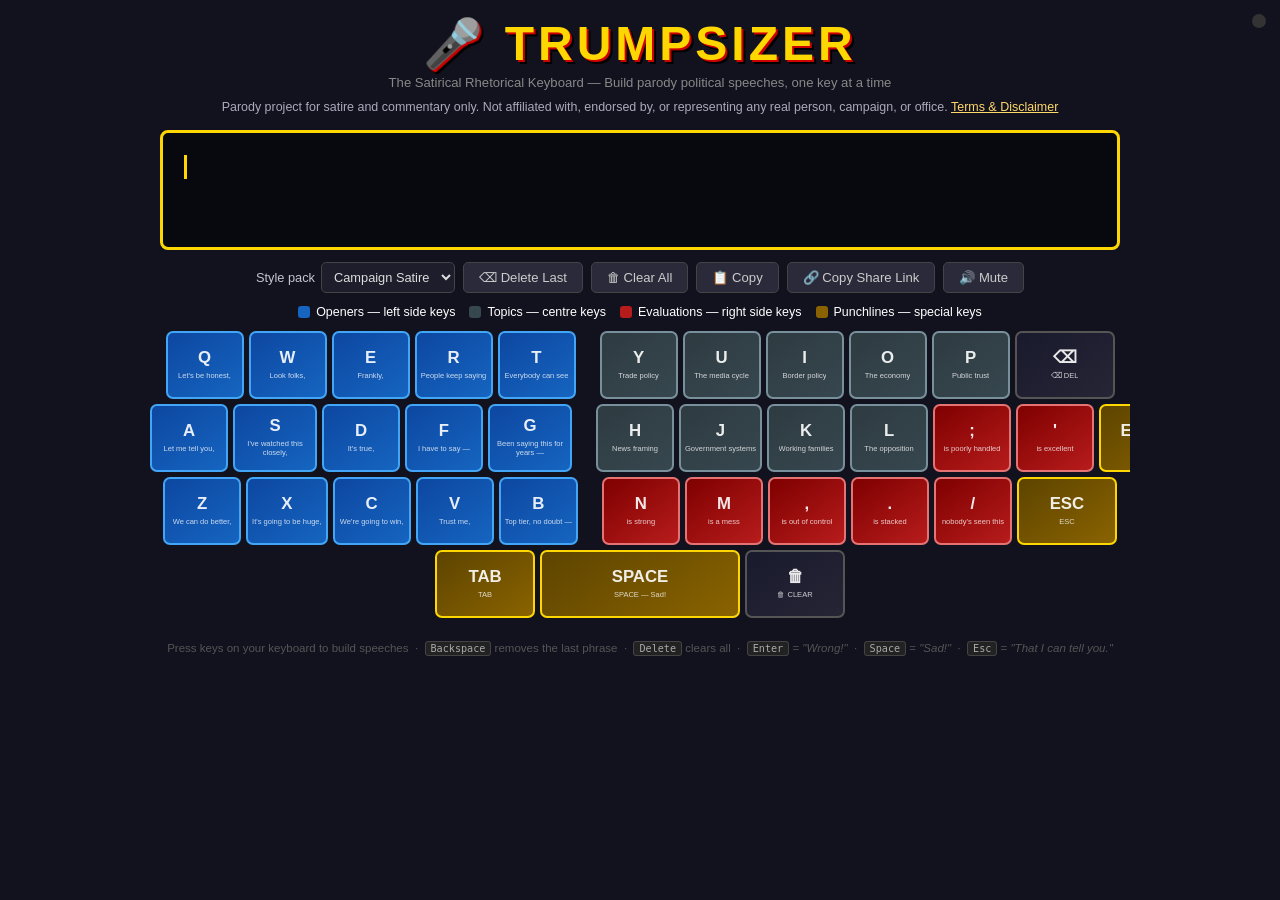
==== commit 221a92b5: "feat: add parody disclaimers terms page style packs and share links Agent-Logs-Url: https://github.c" ====
--- a/index.html
+++ b/index.html
@@ -12,7 +12,11 @@
 
 <header>
   <h1>🎤 TRUMPSIZER</h1>
-  <p class="subtitle">The Rhetorical Keyboard — Build rally-style speeches, one key at a time</p>
+  <p class="subtitle">The Satirical Rhetorical Keyboard — Build parody political speeches, one key at a time</p>
+  <p class="disclaimer">
+    Parody project for satire and commentary only. Not affiliated with, endorsed by, or representing any real person, campaign, or office.
+    <a href="./terms.html">Terms & Disclaimer</a>
+  </p>
 </header>
 
 <div id="display" aria-live="polite" aria-label="Generated speech text">
@@ -20,11 +24,18 @@
 </div>
 
 <div class="controls">
+  <label class="control-group" for="style-pack-select">
+    <span>Style pack</span>
+    <select id="style-pack-select" aria-label="Choose phrase style pack"></select>
+  </label>
   <button class="btn" onclick="deleteLast()" title="Remove the last phrase (Backspace)">⌫ Delete Last</button>
   <button class="btn" onclick="clearAll()"   title="Clear everything (Delete key)">🗑 Clear All</button>
   <button class="btn" onclick="copyText()"   title="Copy text to clipboard">📋 Copy</button>
+  <button class="btn" id="share-btn" onclick="copyShareLink()" title="Copy a shareable link with your current speech">🔗 Copy Share Link</button>
   <button class="btn" id="mute-btn" onclick="toggleMute()" title="Toggle speech on/off">🔊 Mute</button>
 </div>
+
+<p id="action-status" class="sr-only" aria-live="polite"></p>
 
 <div class="legend">
   <div class="leg"><div class="leg-dot" style="background:#1565c0"></div><span>Openers — left side keys</span></div>
--- a/assets/css/styles.css
+++ b/assets/css/styles.css
@@ -33,6 +33,20 @@
   font-size: 0.82rem;
   color: #888;
   margin-top: 4px;
+}
+
+.disclaimer {
+  max-width: 900px;
+  margin: 8px auto 0;
+  font-family: Arial, sans-serif;
+  font-size: 0.78rem;
+  line-height: 1.45;
+  color: #aab;
+}
+
+.disclaimer a,
+.instructions a {
+  color: #ffd86b;
 }
 
 /* ── Speaking Indicator ───────────────────────────────────── */
@@ -103,6 +117,7 @@
   gap: 8px;
   margin-bottom: 12px;
   justify-content: center;
+  align-items: center;
 }
 
 .btn {
@@ -119,6 +134,24 @@
 
 .btn:hover { background: #44445a; color: #fff; }
 
+.control-group {
+  display: inline-flex;
+  align-items: center;
+  gap: 6px;
+  font-family: Arial, sans-serif;
+  font-size: 0.8rem;
+  color: #c4c4d2;
+}
+
+.control-group select {
+  background: #1d1d2b;
+  border: 1px solid #444;
+  color: #ddd;
+  border-radius: 5px;
+  padding: 6px 8px;
+  font-size: 0.8rem;
+}
+
 /* ── Legend ───────────────────────────────────────────────── */
 .legend {
   display: flex;
@@ -147,6 +180,8 @@
 #keyboard {
   width: 100%;
   max-width: 980px;
+  overflow-x: auto;
+  padding-bottom: 2px;
 }
 
 .key-row {
@@ -154,6 +189,7 @@
   justify-content: center;
   gap: 5px;
   margin-bottom: 5px;
+  min-width: max-content;
 }
 
 .key {
@@ -226,6 +262,40 @@
   font-size: 0.88em;
 }
 
+.sr-only {
+  position: absolute;
+  width: 1px;
+  height: 1px;
+  padding: 0;
+  margin: -1px;
+  overflow: hidden;
+  clip: rect(0, 0, 0, 0);
+  white-space: nowrap;
+  border: 0;
+}
+
+.terms {
+  width: 100%;
+  max-width: 860px;
+  font-family: Arial, sans-serif;
+  color: #ddd;
+  line-height: 1.6;
+}
+
+.terms section {
+  background: #0f0f19;
+  border: 1px solid #2f2f43;
+  border-radius: 8px;
+  padding: 12px 14px;
+  margin-bottom: 10px;
+}
+
+.terms h2 {
+  font-size: 1rem;
+  margin-bottom: 4px;
+  color: #ffe08c;
+}
+
 /* ── Responsive ───────────────────────────────────────────── */
 @media (max-width: 680px) {
   .key {
@@ -236,4 +306,14 @@
   .key-label { font-size: 0.4rem; }
   .key.special, .key.util { min-width: 68px; }
   .zone-gap { width: 6px; }
-}
+
+  .disclaimer,
+  .instructions {
+    padding: 0 6px;
+  }
+
+  .control-group {
+    width: 100%;
+    justify-content: center;
+  }
+}
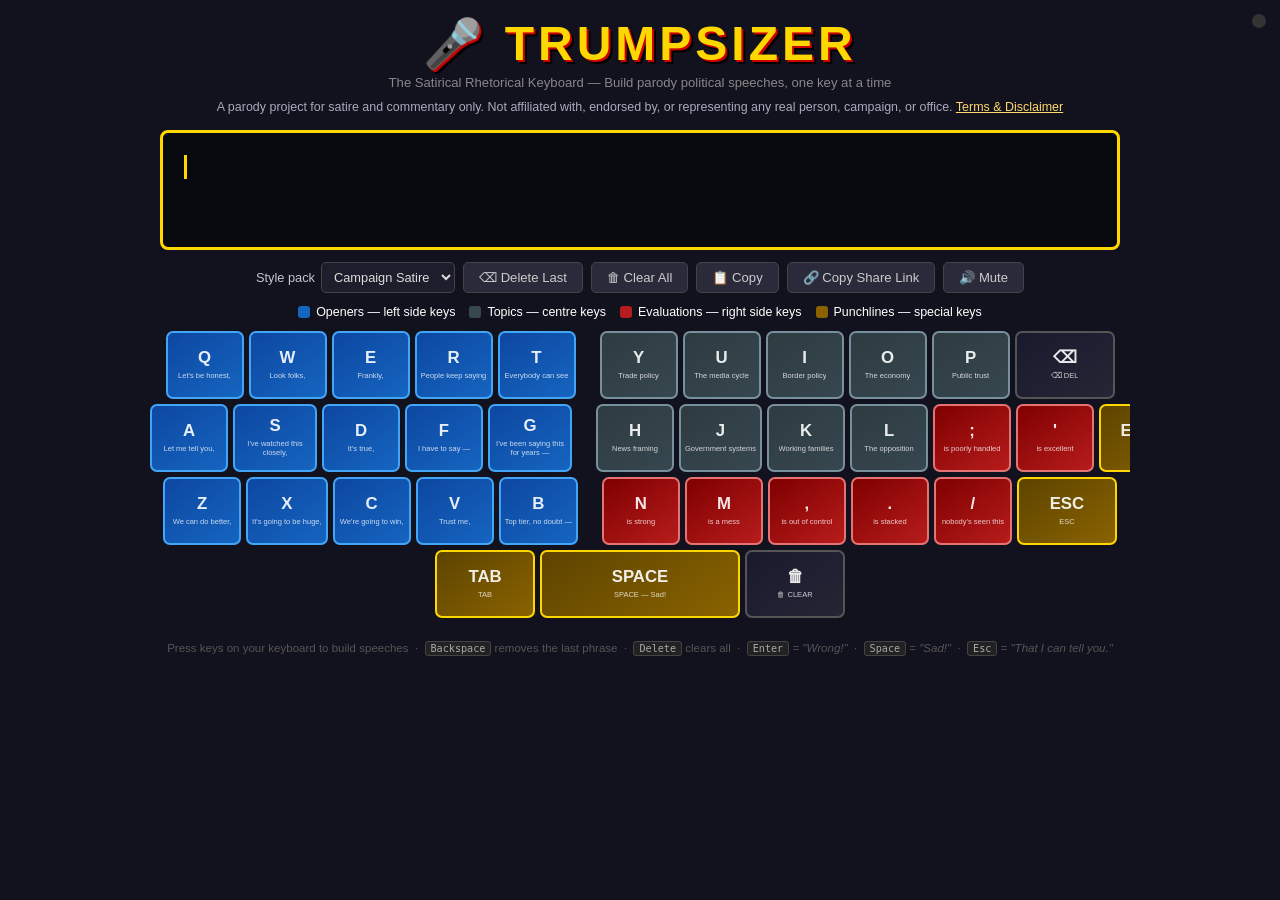
==== commit 5f38e192: "chore: apply final review polish for grammar and defaults Agent-Logs-Url: https://github.com/nubianl" ====
--- a/index.html
+++ b/index.html
@@ -14,7 +14,7 @@
   <h1>🎤 TRUMPSIZER</h1>
   <p class="subtitle">The Satirical Rhetorical Keyboard — Build parody political speeches, one key at a time</p>
   <p class="disclaimer">
-    Parody project for satire and commentary only. Not affiliated with, endorsed by, or representing any real person, campaign, or office.
+    A parody project for satire and commentary only. Not affiliated with, endorsed by, or representing any real person, campaign, or office.
     <a href="./terms.html">Terms & Disclaimer</a>
   </p>
 </header>
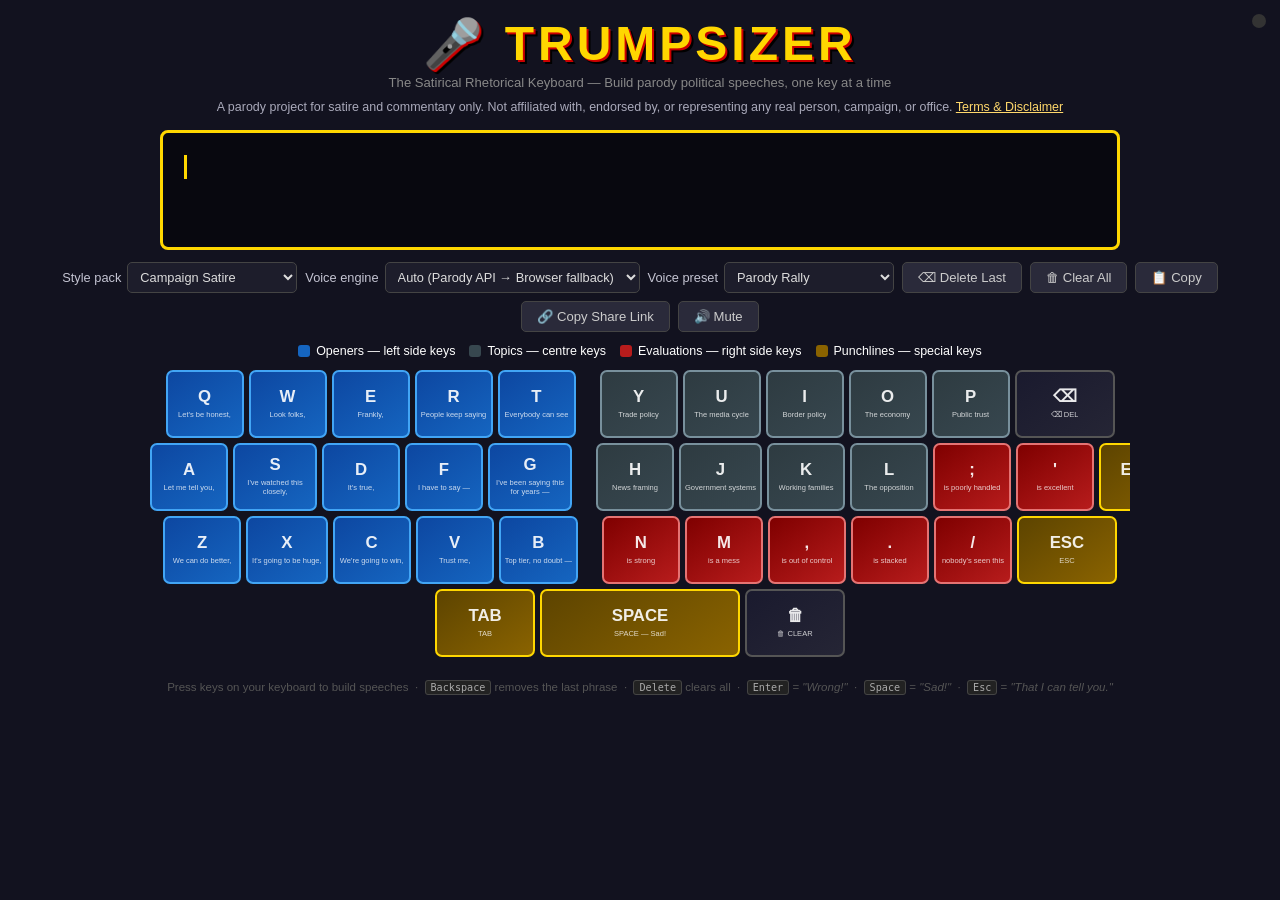
==== commit 03f011fa: "feat: add parody voice engine presets and API fallback Agent-Logs-Url: https://github.com/nubianlach" ====
--- a/index.html
+++ b/index.html
@@ -27,6 +27,21 @@
   <label class="control-group" for="style-pack-select">
     <span>Style pack</span>
     <select id="style-pack-select" aria-label="Choose phrase style pack"></select>
+  </label>
+  <label class="control-group" for="voice-mode-select">
+    <span>Voice engine</span>
+    <select id="voice-mode-select" aria-label="Choose voice engine">
+      <option value="auto">Auto (Parody API → Browser fallback)</option>
+      <option value="browser">Browser only</option>
+    </select>
+  </label>
+  <label class="control-group" for="voice-preset-select">
+    <span>Voice preset</span>
+    <select id="voice-preset-select" aria-label="Choose parody voice preset">
+      <option value="satire-subtle">Satire Subtle</option>
+      <option value="satire-strong">Satire Strong</option>
+      <option value="rally-comic">Parody Rally</option>
+    </select>
   </label>
   <button class="btn" onclick="deleteLast()" title="Remove the last phrase (Backspace)">⌫ Delete Last</button>
   <button class="btn" onclick="clearAll()"   title="Clear everything (Delete key)">🗑 Clear All</button>
--- a/assets/css/styles.css
+++ b/assets/css/styles.css
@@ -150,6 +150,7 @@
   border-radius: 5px;
   padding: 6px 8px;
   font-size: 0.8rem;
+  min-width: 170px;
 }
 
 /* ── Legend ───────────────────────────────────────────────── */
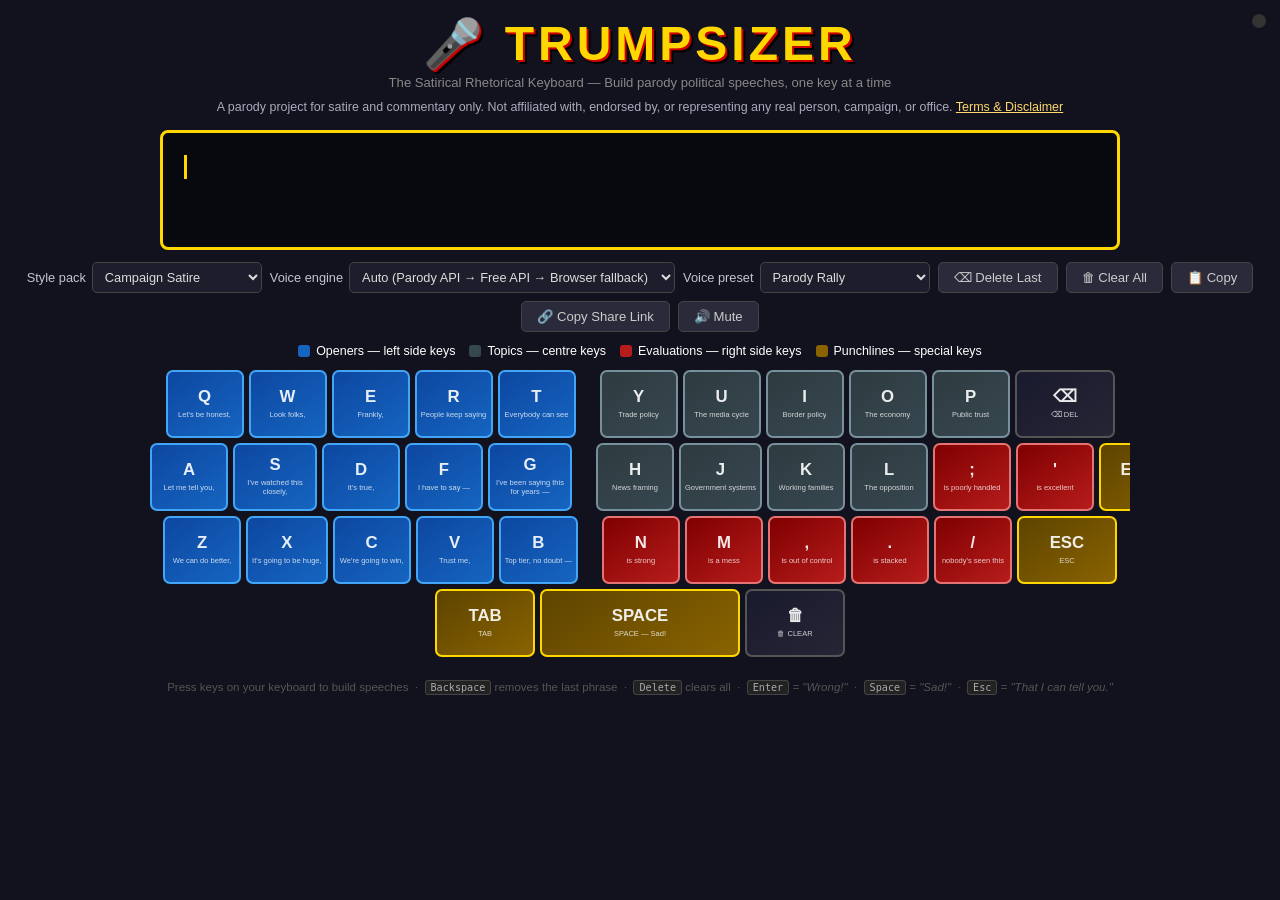
==== commit 2af6d04d: "Add free StreamElements TTS mode with fallback chain Agent-Logs-Url: https://github.com/nubianlachla" ====
--- a/index.html
+++ b/index.html
@@ -31,7 +31,8 @@
   <label class="control-group" for="voice-mode-select">
     <span>Voice engine</span>
     <select id="voice-mode-select" aria-label="Choose voice engine">
-      <option value="auto">Auto (Parody API → Browser fallback)</option>
+      <option value="auto">Auto (Parody API → Free API → Browser fallback)</option>
+      <option value="free">Free API (StreamElements → Browser fallback)</option>
       <option value="browser">Browser only</option>
     </select>
   </label>
